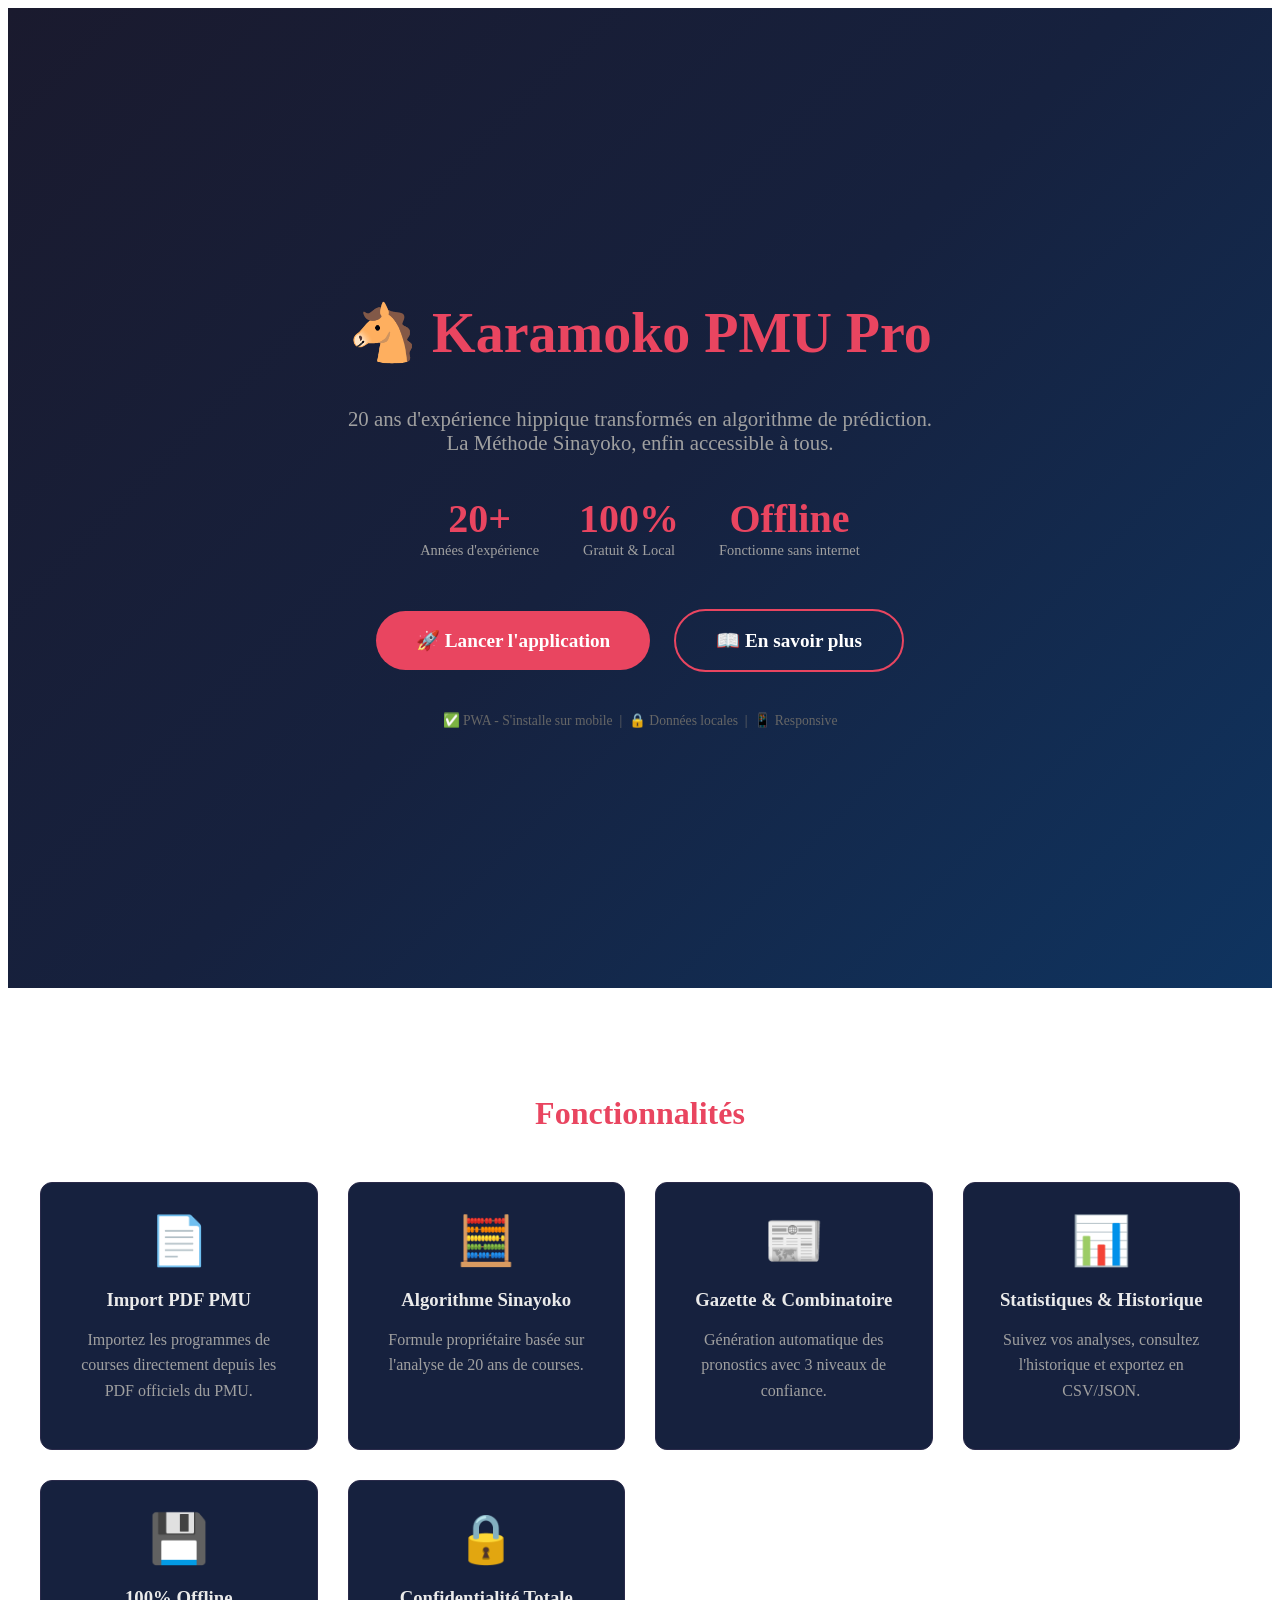
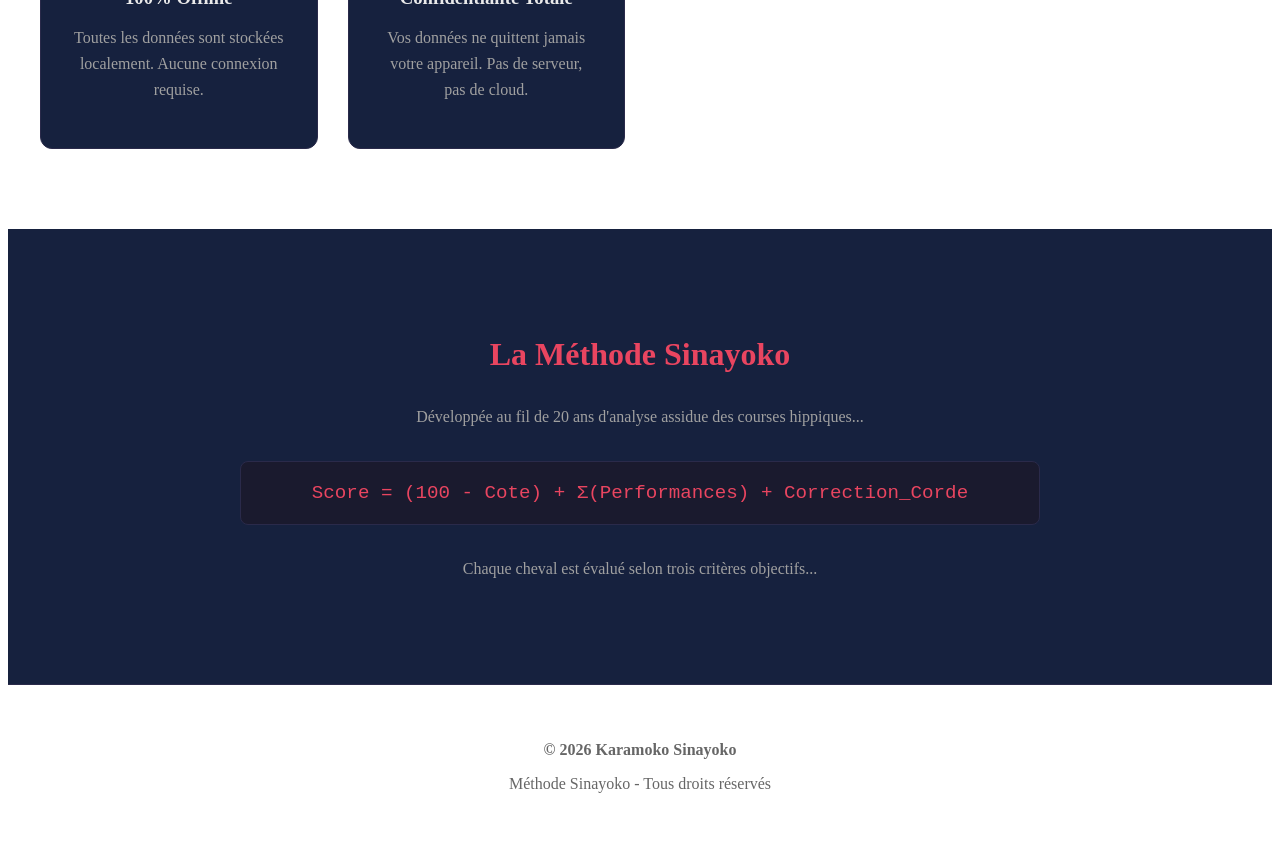
==== index.html @ cd2bbff1 "Ajout index.html" ====
<!DOCTYPE html>
<html lang="fr">
<head>
  <meta charset="UTF-8">
  <meta name="viewport" content="width=device-width, initial-scale=1.0">
  <title>Karamoko PMU Pro - Méthode Sinayoko</title>
  <link rel="stylesheet" href="app/css/main.css">
  <style>
    .hero {
      min-height: 100vh;
      display: flex;
      flex-direction: column;
      align-items: center;
      justify-content: center;
      text-align: center;
      padding: 40px 20px;
      background: linear-gradient(135deg, #1a1a2e 0%, #16213e 50%, #0f3460 100%);
    }
    .hero h1 { font-size: 3.5rem; margin-bottom: 20px; color: #e94560; }
    .hero .tagline { font-size: 1.3rem; color: #a0a0a0; margin-bottom: 40px; max-width: 600px; }
    .hero-stats { display: flex; gap: 40px; margin-bottom: 40px; flex-wrap: wrap; justify-content: center; }
    .hero-stat { text-align: center; }
    .hero-stat .number { font-size: 2.5rem; font-weight: bold; color: #e94560; }
    .hero-stat .label { color: #a0a0a0; font-size: 0.9rem; }
    .cta-button {
      display: inline-block;
      padding: 18px 40px;
      background: #e94560;
      color: white;
      text-decoration: none;
      border-radius: 50px;
      font-size: 1.2rem;
      font-weight: 600;
      transition: all 0.3s ease;
      margin: 10px;
    }
    .cta-button:hover { transform: translateY(-3px); box-shadow: 0 10px 30px rgba(233, 69, 96, 0.4); }
    .cta-secondary { background: transparent; border: 2px solid #e94560; }
    .features { padding: 80px 20px; max-width: 1200px; margin: 0 auto; }
    .features h2 { text-align: center; font-size: 2rem; margin-bottom: 50px; color: #e94560; }
    .features-grid { display: grid; grid-template-columns: repeat(auto-fit, minmax(250px, 1fr)); gap: 30px; }
    .feature-card {
      background: #16213e;
      padding: 30px;
      border-radius: 12px;
      text-align: center;
      border: 1px solid #2a2a4a;
      transition: all 0.3s ease;
    }
    .feature-card:hover { transform: translateY(-5px); border-color: #e94560; }
    .feature-icon { font-size: 3rem; margin-bottom: 20px; }
    .feature-card h3 { margin-bottom: 15px; color: #eaeaea; }
    .feature-card p { color: #a0a0a0; line-height: 1.6; }
    .method-section { background: #16213e; padding: 80px 20px; }
    .method-content { max-width: 800px; margin: 0 auto; text-align: center; }
    .method-content h2 { color: #e94560; margin-bottom: 30px; font-size: 2rem; }
    .method-content p { color: #a0a0a0; line-height: 1.8; margin-bottom: 20px; }
    .formula {
      background: #1a1a2e;
      padding: 20px;
      border-radius: 8px;
      font-family: monospace;
      font-size: 1.2rem;
      color: #e94560;
      margin: 30px 0;
      border: 1px solid #2a2a4a;
    }
    footer { text-align: center; padding: 40px 20px; color: #666; border-top: 1px solid #2a2a4a; }
    @media (max-width: 768px) {
      .hero h1 { font-size: 2.5rem; }
      .hero-stats { gap: 20px; }
      .hero-stat .number { font-size: 2rem; }
    }
  </style>
</head>
<body>
  <section class="hero">
    <h1>🐴 Karamoko PMU Pro</h1>
    <p class="tagline">
      20 ans d'expérience hippique transformés en algorithme de prédiction. 
      La Méthode Sinayoko, enfin accessible à tous.
    </p>
    <div class="hero-stats">
      <div class="hero-stat"><div class="number">20+</div><div class="label">Années d'expérience</div></div>
      <div class="hero-stat"><div class="number">100%</div><div class="label">Gratuit & Local</div></div>
      <div class="hero-stat"><div class="number">Offline</div><div class="label">Fonctionne sans internet</div></div>
    </div>
    <div>
      <a href="app/index.html" class="cta-button">🚀 Lancer l'application</a>
      <a href="#features" class="cta-button cta-secondary">📖 En savoir plus</a>
    </div>
    <p style="margin-top: 30px; font-size: 0.85rem; color: #666;">
      ✅ PWA - S'installe sur mobile &nbsp;|&nbsp; 🔒 Données locales &nbsp;|&nbsp; 📱 Responsive
    </p>
  </section>

  <section class="features" id="features">
    <h2>Fonctionnalités</h2>
    <div class="features-grid">
      <div class="feature-card">
        <div class="feature-icon">📄</div>
        <h3>Import PDF PMU</h3>
        <p>Importez les programmes de courses directement depuis les PDF officiels du PMU.</p>
      </div>
      <div class="feature-card">
        <div class="feature-icon">🧮</div>
        <h3>Algorithme Sinayoko</h3>
        <p>Formule propriétaire basée sur l'analyse de 20 ans de courses.</p>
      </div>
      <div class="feature-card">
        <div class="feature-icon">📰</div>
        <h3>Gazette & Combinatoire</h3>
        <p>Génération automatique des pronostics avec 3 niveaux de confiance.</p>
      </div>
      <div class="feature-card">
        <div class="feature-icon">📊</div>
        <h3>Statistiques & Historique</h3>
        <p>Suivez vos analyses, consultez l'historique et exportez en CSV/JSON.</p>
      </div>
      <div class="feature-card">
        <div class="feature-icon">💾</div>
        <h3>100% Offline</h3>
        <p>Toutes les données sont stockées localement. Aucune connexion requise.</p>
      </div>
      <div class="feature-card">
        <div class="feature-icon">🔒</div>
        <h3>Confidentialité Totale</h3>
        <p>Vos données ne quittent jamais votre appareil. Pas de serveur, pas de cloud.</p>
      </div>
    </div>
  </section>

  <section class="method-section">
    <div class="method-content">
      <h2>La Méthode Sinayoko</h2>
      <p>Développée au fil de 20 ans d'analyse assidue des courses hippiques...</p>
      <div class="formula">Score = (100 - Cote) + Σ(Performances) + Correction_Corde</div>
      <p>Chaque cheval est évalué selon trois critères objectifs...</p>
    </div>
  </section>

  <footer>
    <p><strong>© 2026 Karamoko Sinayoko</strong></p>
    <p>Méthode Sinayoko - Tous droits réservés</p>
  </footer>
</body>
</html>
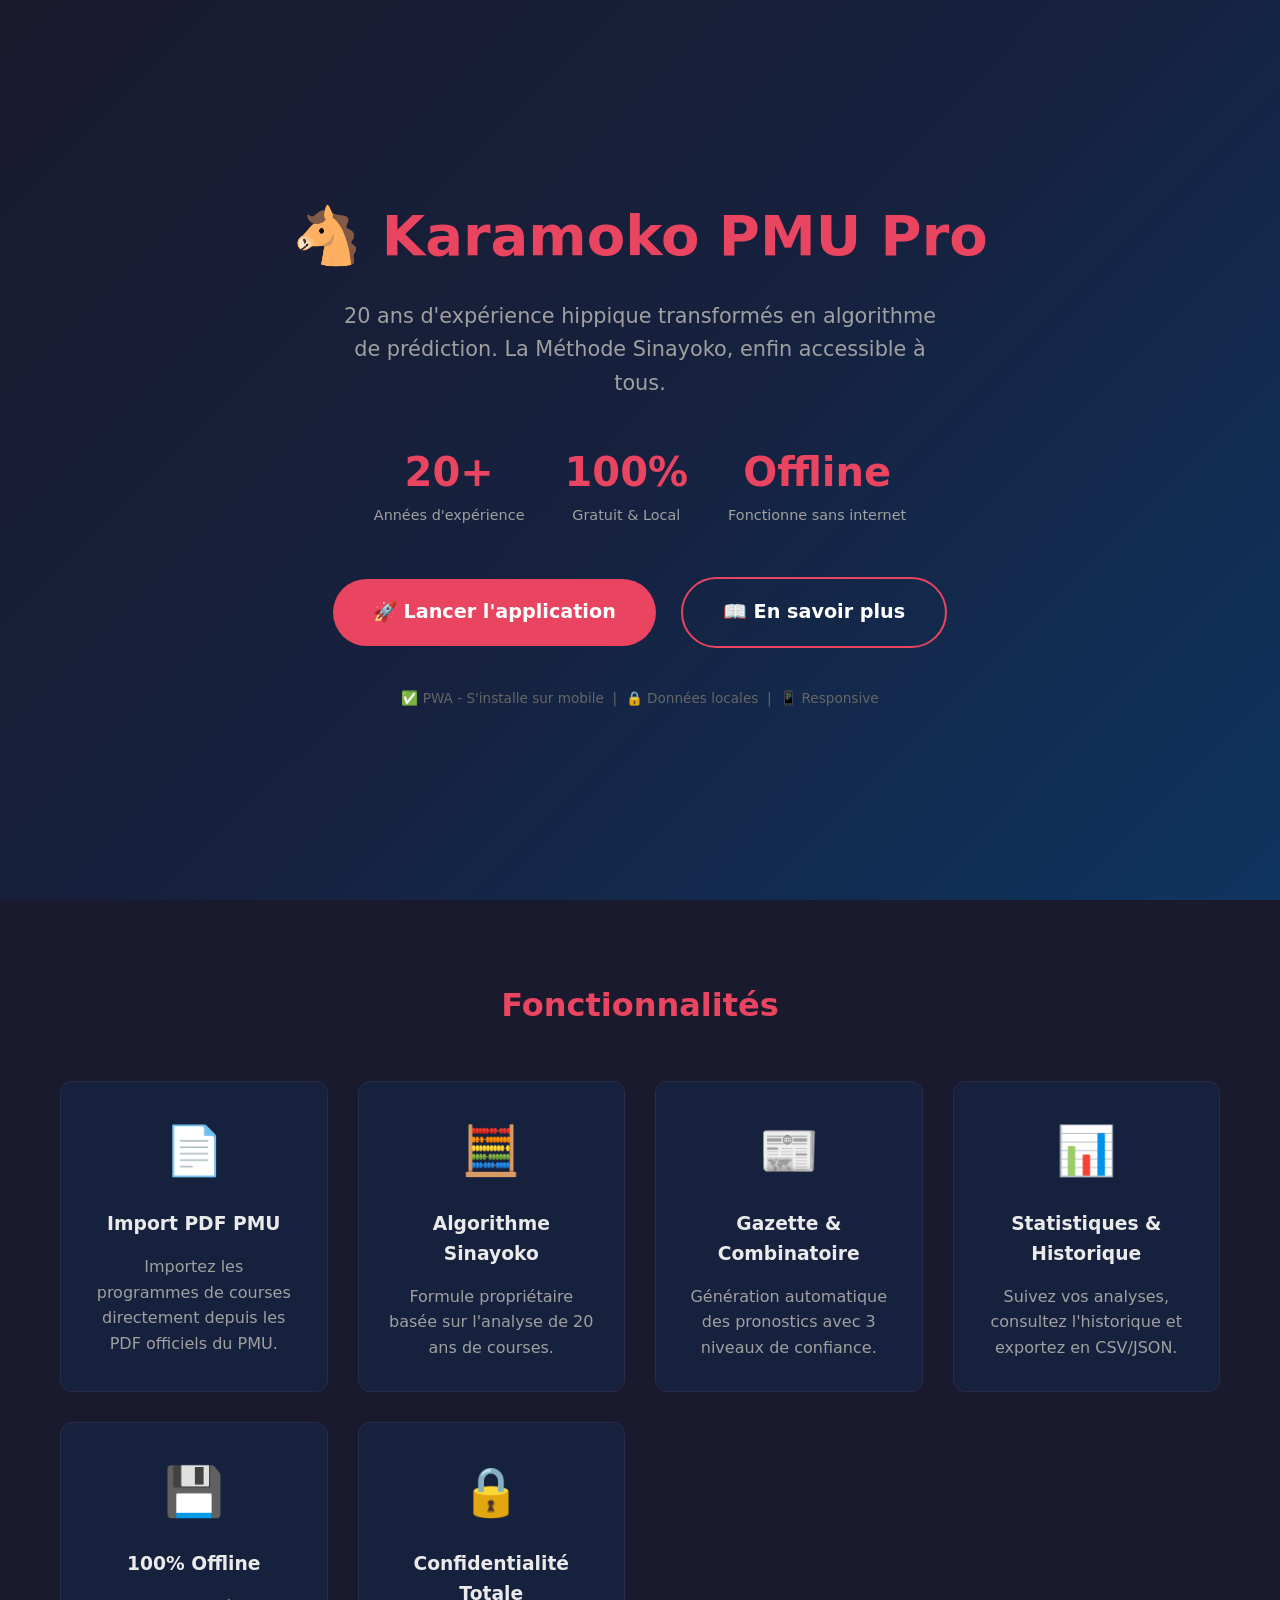
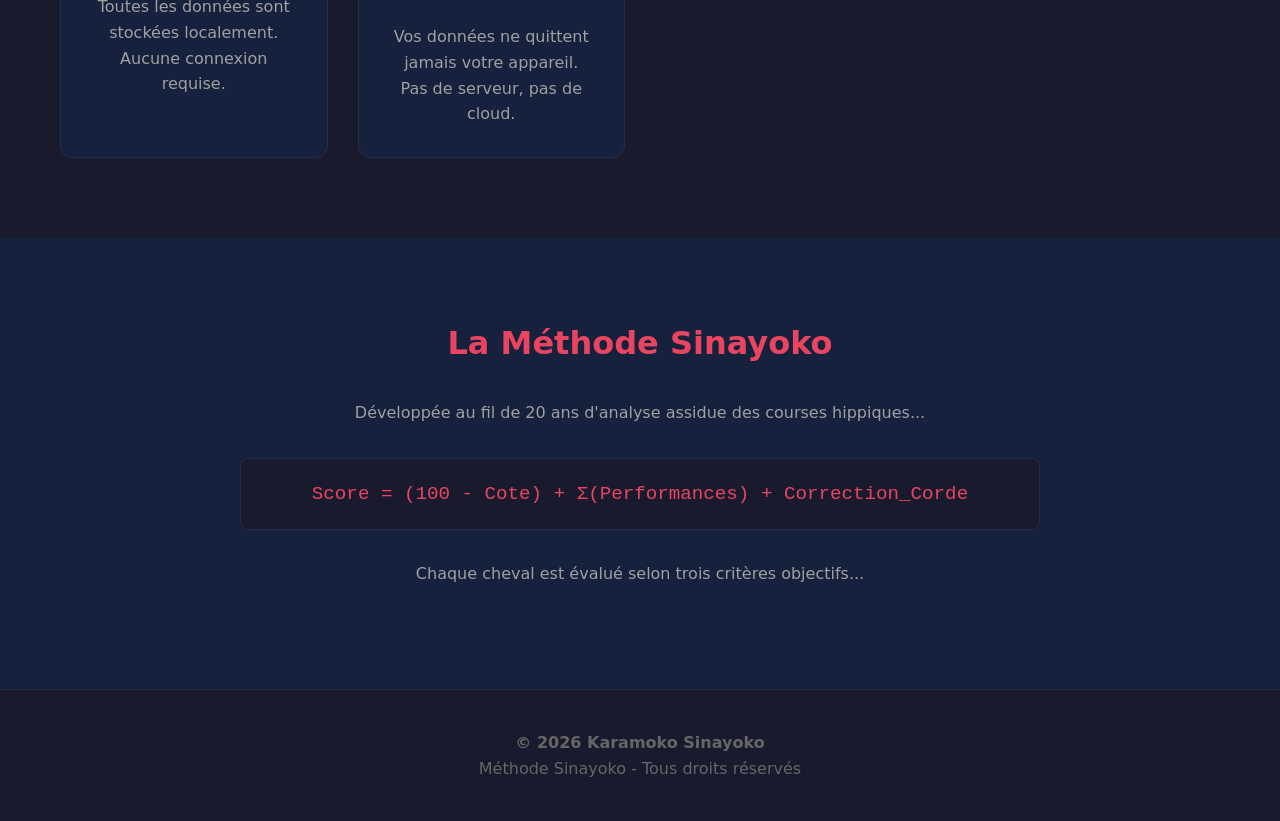
==== commit ea446a4e: "Update index.html" ====
--- a/index.html
+++ b/index.html
@@ -144,4 +144,4 @@
     <p>Méthode Sinayoko - Tous droits réservés</p>
   </footer>
 </body>
-</html>+</html>
--- a/app/css/main.css
+++ b/app/css/main.css
@@ -0,0 +1,607 @@
+/* ============================================
+   KARAMOKO PMU PRO - Design System
+   Thème sombre professionnel
+   ============================================ */
+
+/* Variables CSS */
+:root {
+  --bg-primary: #1a1a2e;
+  --bg-secondary: #16213e;
+  --bg-tertiary: #0f3460;
+  --accent: #e94560;
+  --accent-hover: #ff6b6b;
+  --text-primary: #eaeaea;
+  --text-secondary: #a0a0a0;
+  --success: #4CAF50;
+  --warning: #FF9800;
+  --danger: #f44336;
+  --info: #2196F3;
+  --border: #2a2a4a;
+  --radius: 8px;
+  --shadow: 0 4px 6px rgba(0,0,0,0.3);
+  --transition: all 0.3s ease;
+}
+
+/* Reset & Base */
+* {
+  margin: 0;
+  padding: 0;
+  box-sizing: border-box;
+}
+
+body {
+  font-family: 'Segoe UI', system-ui, -apple-system, sans-serif;
+  background: var(--bg-primary);
+  color: var(--text-primary);
+  line-height: 1.6;
+  min-height: 100vh;
+}
+
+/* Layout */
+.app-container {
+  max-width: 1400px;
+  margin: 0 auto;
+  padding: 20px;
+}
+
+/* Header */
+.app-header {
+  background: var(--bg-secondary);
+  padding: 20px;
+  border-radius: var(--radius);
+  margin-bottom: 20px;
+  display: flex;
+  justify-content: space-between;
+  align-items: center;
+  border: 1px solid var(--border);
+}
+
+.app-title {
+  font-size: 1.8rem;
+  color: var(--accent);
+  display: flex;
+  align-items: center;
+  gap: 10px;
+}
+
+.app-subtitle {
+  color: var(--text-secondary);
+  font-size: 0.9rem;
+}
+
+/* Navigation */
+.nav-tabs {
+  display: flex;
+  gap: 10px;
+  margin-bottom: 20px;
+}
+
+.nav-tab {
+  padding: 12px 24px;
+  background: var(--bg-secondary);
+  border: 1px solid var(--border);
+  border-radius: var(--radius);
+  color: var(--text-secondary);
+  cursor: pointer;
+  transition: var(--transition);
+}
+
+.nav-tab:hover, .nav-tab.active {
+  background: var(--accent);
+  color: white;
+  border-color: var(--accent);
+}
+
+/* Boutons */
+.btn {
+  padding: 12px 24px;
+  border: none;
+  border-radius: var(--radius);
+  cursor: pointer;
+  font-size: 1rem;
+  transition: var(--transition);
+  display: inline-flex;
+  align-items: center;
+  gap: 8px;
+}
+
+.btn-primary {
+  background: var(--accent);
+  color: white;
+}
+
+.btn-primary:hover {
+  background: var(--accent-hover);
+  transform: translateY(-2px);
+}
+
+.btn-secondary {
+  background: var(--bg-tertiary);
+  color: var(--text-primary);
+  border: 1px solid var(--border);
+}
+
+.btn-secondary:hover {
+  background: var(--bg-secondary);
+}
+
+.btn-danger {
+  background: var(--danger);
+  color: white;
+}
+
+.btn-success {
+  background: var(--success);
+  color: white;
+}
+
+.btn-icon {
+  width: 36px;
+  height: 36px;
+  padding: 0;
+  justify-content: center;
+  border-radius: 50%;
+}
+
+/* Panels */
+.panel {
+  background: var(--bg-secondary);
+  border-radius: var(--radius);
+  padding: 20px;
+  margin-bottom: 20px;
+  border: 1px solid var(--border);
+}
+
+.panel-header {
+  display: flex;
+  justify-content: space-between;
+  align-items: center;
+  margin-bottom: 15px;
+}
+
+.panel-title {
+  font-size: 1.2rem;
+  color: var(--accent);
+}
+
+/* Formulaires */
+.form-group {
+  margin-bottom: 15px;
+}
+
+.form-label {
+  display: block;
+  margin-bottom: 5px;
+  color: var(--text-secondary);
+  font-size: 0.9rem;
+}
+
+.form-select, .form-input {
+  width: 100%;
+  padding: 10px 15px;
+  background: var(--bg-primary);
+  border: 1px solid var(--border);
+  border-radius: var(--radius);
+  color: var(--text-primary);
+  font-size: 1rem;
+}
+
+.form-select:focus, .form-input:focus {
+  outline: none;
+  border-color: var(--accent);
+}
+
+/* Tableaux */
+.table-container {
+  overflow-x: auto;
+}
+
+.pmu-table {
+  width: 100%;
+  border-collapse: collapse;
+  font-size: 0.9rem;
+}
+
+.pmu-table th {
+  background: var(--bg-tertiary);
+  padding: 12px;
+  text-align: left;
+  font-weight: 600;
+  color: var(--accent);
+  position: sticky;
+  top: 0;
+}
+
+.pmu-table td {
+  padding: 8px 12px;
+  border-bottom: 1px solid var(--border);
+}
+
+.pmu-table tr:hover {
+  background: rgba(233, 69, 96, 0.05);
+}
+
+.pmu-table input {
+  width: 100%;
+  padding: 6px 10px;
+  background: var(--bg-primary);
+  border: 1px solid var(--border);
+  border-radius: 4px;
+  color: var(--text-primary);
+  font-size: 0.9rem;
+}
+
+.pmu-table input:focus {
+  border-color: var(--accent);
+  outline: none;
+}
+
+.score-cell {
+  font-weight: bold;
+  font-size: 1.1rem;
+}
+
+.badge {
+  padding: 4px 12px;
+  border-radius: 20px;
+  font-size: 0.75rem;
+  font-weight: 600;
+  text-transform: uppercase;
+}
+
+.badge-default {
+  background: var(--bg-tertiary);
+  color: var(--text-secondary);
+}
+
+/* Gazette */
+.gazette {
+  background: var(--bg-secondary);
+  border-radius: var(--radius);
+  padding: 20px;
+  border: 1px solid var(--border);
+}
+
+.gazette-header {
+  display: flex;
+  justify-content: space-between;
+  align-items: center;
+  margin-bottom: 15px;
+}
+
+.gazette-header h3 {
+  color: var(--accent);
+  font-size: 1.3rem;
+}
+
+.gazette-count {
+  background: var(--bg-tertiary);
+  padding: 4px 12px;
+  border-radius: 20px;
+  font-size: 0.85rem;
+}
+
+.gazette-item {
+  display: flex;
+  align-items: center;
+  gap: 15px;
+  padding: 15px;
+  background: var(--bg-primary);
+  border-radius: var(--radius);
+  margin-bottom: 10px;
+  border-left: 4px solid;
+  transition: var(--transition);
+}
+
+.gazette-item:hover {
+  transform: translateX(5px);
+}
+
+.gazette-rank {
+  width: 36px;
+  height: 36px;
+  display: flex;
+  align-items: center;
+  justify-content: center;
+  background: var(--accent);
+  color: white;
+  border-radius: 50%;
+  font-weight: bold;
+}
+
+.gazette-rank-1 .gazette-rank { background: gold; color: #1a1a2e; }
+.gazette-rank-2 .gazette-rank { background: silver; color: #1a1a2e; }
+.gazette-rank-3 .gazette-rank { background: #cd7f32; }
+
+.gazette-info {
+  flex: 1;
+}
+
+.gazette-name {
+  font-size: 1.1rem;
+  font-weight: 600;
+  margin-bottom: 4px;
+}
+
+.gazette-details {
+  font-size: 0.85rem;
+  color: var(--text-secondary);
+}
+
+.gazette-badge {
+  padding: 6px 16px;
+  border-radius: 20px;
+  color: white;
+  font-weight: 600;
+  font-size: 0.8rem;
+}
+
+/* Combinaisons */
+.combos-grid {
+  display: grid;
+  grid-template-columns: repeat(auto-fill, minmax(280px, 1fr));
+  gap: 15px;
+}
+
+.combo-card {
+  background: var(--bg-primary);
+  border-radius: var(--radius);
+  padding: 15px;
+  border: 1px solid var(--border);
+  transition: var(--transition);
+}
+
+.combo-card:hover {
+  border-color: var(--accent);
+}
+
+.combo-top {
+  border-color: var(--success);
+  box-shadow: 0 0 10px rgba(76, 175, 80, 0.2);
+}
+
+.combo-header {
+  display: flex;
+  justify-content: space-between;
+  margin-bottom: 10px;
+}
+
+.combo-type {
+  background: var(--bg-tertiary);
+  padding: 2px 10px;
+  border-radius: 4px;
+  font-size: 0.8rem;
+  font-weight: 600;
+}
+
+.combo-rank {
+  color: var(--text-secondary);
+  font-size: 0.9rem;
+}
+
+.combo-horses {
+  font-size: 1.1rem;
+  font-weight: 600;
+  margin-bottom: 10px;
+}
+
+.combo-plus {
+  color: var(--accent);
+  margin: 0 5px;
+}
+
+.combo-stats {
+  display: flex;
+  gap: 20px;
+  margin-bottom: 10px;
+}
+
+.combo-stat {
+  text-align: center;
+}
+
+.combo-stat .label {
+  display: block;
+  font-size: 0.75rem;
+  color: var(--text-secondary);
+}
+
+.combo-stat .value {
+  font-size: 1.2rem;
+  font-weight: bold;
+  color: var(--accent);
+}
+
+.combo-bar-container {
+  height: 6px;
+  background: var(--bg-tertiary);
+  border-radius: 3px;
+  overflow: hidden;
+}
+
+.combo-bar {
+  height: 100%;
+  border-radius: 3px;
+  transition: width 0.5s ease;
+}
+
+/* Modales */
+#modal-overlay {
+  position: fixed;
+  top: 0;
+  left: 0;
+  right: 0;
+  bottom: 0;
+  background: rgba(0,0,0,0.8);
+  display: flex;
+  align-items: center;
+  justify-content: center;
+  z-index: 1000;
+}
+
+.modal {
+  background: var(--bg-secondary);
+  border-radius: var(--radius);
+  padding: 30px;
+  max-width: 500px;
+  width: 90%;
+  border: 1px solid var(--border);
+}
+
+.modal-header {
+  display: flex;
+  justify-content: space-between;
+  align-items: center;
+  margin-bottom: 20px;
+}
+
+.modal-header h3 {
+  color: var(--accent);
+}
+
+.btn-close {
+  background: none;
+  border: none;
+  color: var(--text-secondary);
+  font-size: 1.5rem;
+  cursor: pointer;
+}
+
+.modal-body {
+  margin-bottom: 20px;
+}
+
+.modal-footer {
+  display: flex;
+  gap: 10px;
+  justify-content: flex-end;
+}
+
+.modal-loading {
+  text-align: center;
+}
+
+.spinner {
+  width: 50px;
+  height: 50px;
+  border: 3px solid var(--border);
+  border-top-color: var(--accent);
+  border-radius: 50%;
+  animation: spin 1s linear infinite;
+  margin: 0 auto 20px;
+}
+
+@keyframes spin {
+  to { transform: rotate(360deg); }
+}
+
+/* Loading overlay */
+#loading-overlay {
+  position: fixed;
+  top: 0;
+  left: 0;
+  right: 0;
+  bottom: 0;
+  background: rgba(26, 26, 46, 0.95);
+  display: none;
+  align-items: center;
+  justify-content: center;
+  flex-direction: column;
+  z-index: 999;
+}
+
+/* Historique */
+.historique-item {
+  display: flex;
+  justify-content: space-between;
+  align-items: center;
+  padding: 15px;
+  background: var(--bg-primary);
+  border-radius: var(--radius);
+  margin-bottom: 10px;
+  border: 1px solid var(--border);
+  transition: var(--transition);
+}
+
+.historique-item:hover {
+  border-color: var(--accent);
+}
+
+.historique-title {
+  font-weight: 600;
+  margin-bottom: 4px;
+}
+
+.historique-meta {
+  font-size: 0.85rem;
+  color: var(--text-secondary);
+}
+
+.historique-actions {
+  display: flex;
+  gap: 8px;
+}
+
+/* Stats */
+.stats-grid {
+  display: grid;
+  grid-template-columns: repeat(auto-fit, minmax(150px, 1fr));
+  gap: 15px;
+  margin-bottom: 20px;
+}
+
+.stat-card {
+  background: var(--bg-primary);
+  padding: 20px;
+  border-radius: var(--radius);
+  text-align: center;
+  border: 1px solid var(--border);
+}
+
+.stat-value {
+  font-size: 2rem;
+  font-weight: bold;
+  color: var(--accent);
+}
+
+.stat-label {
+  font-size: 0.85rem;
+  color: var(--text-secondary);
+  margin-top: 5px;
+}
+
+/* Responsive */
+@media (max-width: 768px) {
+  .app-header {
+    flex-direction: column;
+    gap: 15px;
+    text-align: center;
+  }
+  
+  .nav-tabs {
+    flex-wrap: wrap;
+  }
+  
+  .combos-grid {
+    grid-template-columns: 1fr;
+  }
+  
+  .pmu-table {
+    font-size: 0.8rem;
+  }
+  
+  .pmu-table th, .pmu-table td {
+    padding: 6px 8px;
+  }
+}
+
+/* Utilities */
+.hidden { display: none !important; }
+.text-center { text-align: center; }
+.mt-20 { margin-top: 20px; }
+.mb-20 { margin-bottom: 20px; }
+.gap-10 { gap: 10px; }
+.flex { display: flex; }
+.flex-wrap { flex-wrap: wrap; }
+.items-center { align-items: center; }
+.justify-between { justify-content: space-between; }
